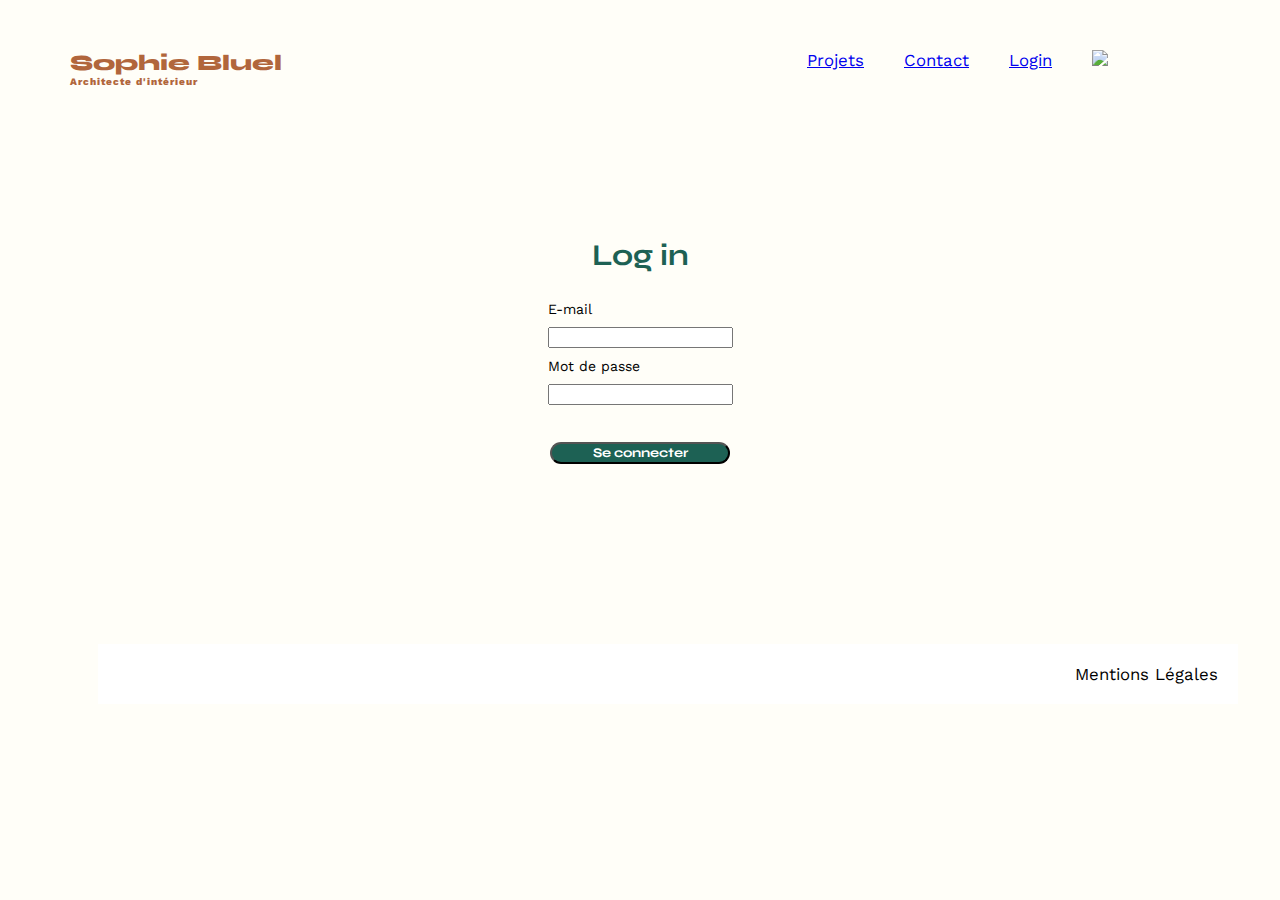
==== FrontEnd/login.html @ cb011a6f "style and html login page" ====
<!DOCTYPE html>
<html lang="en">
  <head>
    <meta charset="UTF-8" />
    <meta name="viewport" content="width=device-width, initial-scale=1.0" />
    <link rel="preconnect" href="https://fonts.googleapis.com" />
    <link rel="preconnect" href="https://fonts.gstatic.com" crossorigin />
    <link
      href="https://fonts.googleapis.com/css2?family=Syne:wght@700;800&family=Work+Sans&display=swap"
      rel="stylesheet"
    />
    <meta name="description" content="" />
    <link rel="stylesheet" href="./assets/style.css" />

    <script src="./login.js" defer></script>
    <title>Connexion - Sophie Bluel - Architecte d'intérieur</title>
  </head>

  <body>
    <header id="loginpage">
      <h1>Sophie Bluel <span>Architecte d'intérieur </span></h1>
      <nav>
        <ul>
          <li><a href="index.html">Projets</a></li>
          <li><a href="index.html">Contact</a></li>
          <li class="log-in"><a href="login.html">Login</a></li>
          <li>
            <img
              class="insta-icone"
              src="./assets/icons/instagram.png"
              alt="instagram"
            />
          </li>
        </ul>
      </nav>
    </header>
    <main>
      <section id="login">
        <h2>Log in</h2>
        <form action="#" method="post">
          <label for="email">E-mail</label>
          <input type="email" name="email" id="email" required />
          <label for="password">Mot de passe</label>
          <input type="password" name="password" id="password" required />

          <input type="submit" name="submit" id="submit" value="Se connecter" />
        </form>
        <a href="#">Mot de passe oublié</a>
      </section>
    </main>
    <footer>
      <nav>
        <ul>
          <li>Mentions Légales</li>
        </ul>
      </nav>
    </footer>
  </body>
</html>
---- FrontEnd/assets/style.css ----
/* http://meyerweb.com/eric/tools/css/reset/
   v2.0 | 20110126
   License: none (public domain)
*/
html, body, div, span, applet, object, iframe,
h1, h2, h3, h4, h5, h6, p, blockquote, pre,
a, abbr, acronym, address, big, cite, code,
del, dfn, em, img, ins, kbd, q, s, samp,
small, strike, strong, sub, sup, tt, var,
b, u, i, center,
dl, dt, dd, ol, ul, li,
fieldset, form, label, legend,
table, caption, tbody, tfoot, thead, tr, th, td,
article, aside, canvas, details, embed,
figure, figcaption, footer, header, hgroup,
menu, nav, output, ruby, section, summary,
time, mark, audio, video {
    margin: 0;
    padding: 0;
    border: 0;
    font-size: 100%;
    font: inherit;
    vertical-align: baseline;
}
/* HTML5 display-role reset for older browsers */
article, aside, details, figcaption, figure,
footer, header, hgroup, menu, nav, section {
    display: block;
}
body {
    margin: auto;
    background: #fffef8;
    font-size: 14px;
}
main{
	max-width: 1140px;
  margin: 0 auto;
}
ol, ul {
    list-style: none;
}
blockquote, q {
    quotes: none;
}
blockquote:before, blockquote:after,
q:before, q:after {
    content: '';
    content: none;
}
table {
    border-collapse: collapse;
    border-spacing: 0;
}
/** end reset css**/
body {
    max-width: 1140px;
    margin:auto;
    font-family: 'Work Sans' ;
    font-size: 14px;
    
}
header {
    display: flex;
    justify-content: space-between;
    margin: 50px 0;
	max-width: 1140px;
}
section {
    margin: 50px 0
}
#login , form{
    display: flex;
  flex-direction: column;
  gap: 10px;
  padding-top: 18px;
  
}
#login{
	margin: 0 auto;
	padding: 100px 0;
	display: flex;
	flex-direction: column;
	align-items: center;
}
#login a{
	color: #0000;
}
h1{
    display: flex;
    flex-direction: column;
    font-family: 'Syne';
    font-size: 22px;
    font-weight: 800;
    color: #B1663C
}
h1 > span {
    font-family: 'Work Sans';
    font-size:10px;
    letter-spacing: 0.1em;
;
}
h2{
    font-family: 'Syne';
    font-weight: 700;
    font-size: 30px;
    color: #1D6154
}
nav ul {
    display: flex;
    align-items: center;
    list-style-type: none;
}
nav li {
    padding: 0 20px;
    font-size: 1.2em;
}
li:hover {
    color: black;
}
li a:hover{
	color: black;
	font-weight: bold;
}
.insta-icone{
	width: 20px;
	color: #0000;
}
#introduction {
    display: flex;
    align-items: center;
}
#introduction figure {
    flex: 1
}
#introduction img {
    display: block;
    margin: auto;
    width: 80%;
}
#introduction article {
    flex: 1
}
#introduction h2 {
    margin-bottom: 1em;
}
#introduction p {
    margin-bottom: 0.5em;
}
#portfolio h2 {
    text-align: center;
    margin-bottom: 1em;
}
.gallery {
    width: 100%;
    display: grid;
    grid-template-columns: 1fr 1fr 1fr;
    grid-column-gap: 20px;
    grid-row-gap: 20px;
}
.gallery img {
    width: 100%;
}
#contact {
    width: 50%;
margin: auto;
}
#contact > * {
    text-align: center;
}
#contact h2{
    margin-bottom: 20px;
}
#contact form {
    text-align: left;
    margin-top:30px;
    display: flex;
    flex-direction: column;
}
#contact input {
    height: 50px;
    font-size: 1.2em;
    border: none;
    box-shadow: 0px 4px 14px rgba(0, 0, 0, 0.09);
}
#contact label {
    margin: 2em 0 1em 0;
}
#contact textarea {
    border: none;
    box-shadow: 0px 4px 14px rgba(0, 0, 0, 0.09);
}
input[type="submit"]{
    font-family: 'Syne';
    font-weight: 700;
    color: white;
    background-color: #1D6154;
    margin : 2em auto ;
    width: 180px;
    text-align: center;
    border-radius: 60px ;
}
footer nav ul {
    display: flex;
    justify-content: flex-end;
    margin: 2em;
    height: 60px;
    background-color: #ffff;
    width: 100%;
    
}
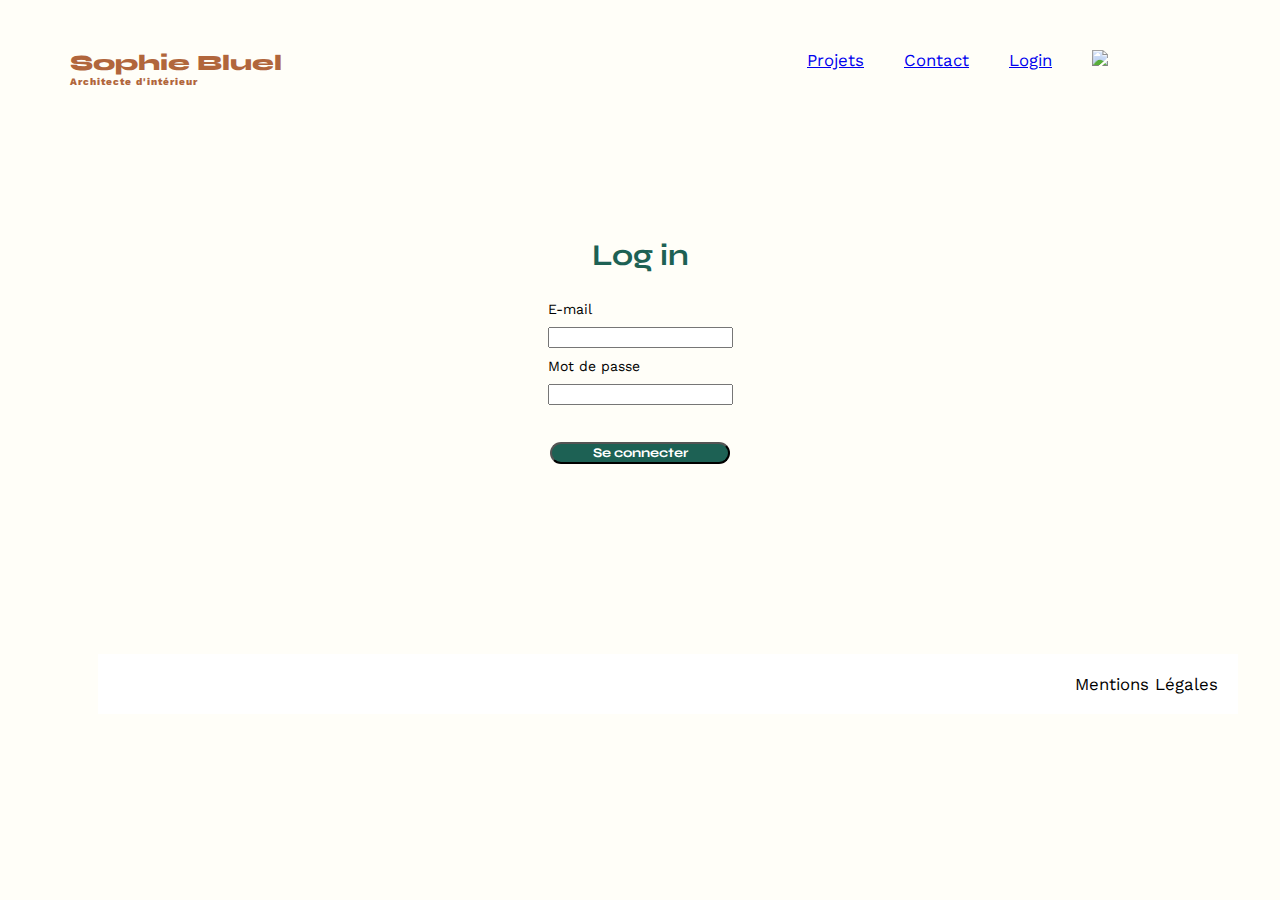
==== commit eb3565ef: "modification login page" ====
--- a/FrontEnd/login.html
+++ b/FrontEnd/login.html
@@ -12,7 +12,7 @@
     <meta name="description" content="" />
     <link rel="stylesheet" href="./assets/style.css" />
 
-    <script src="./login.js" defer></script>
+    <!-- <script src="login.js" defer></script> -->
     <title>Connexion - Sophie Bluel - Architecte d'intérieur</title>
   </head>
 
@@ -37,7 +37,7 @@
     <main>
       <section id="login">
         <h2>Log in</h2>
-        <form action="#" method="post">
+        <form action="#" method="post" id="form">
           <label for="email">E-mail</label>
           <input type="email" name="email" id="email" required />
           <label for="password">Mot de passe</label>
@@ -45,6 +45,7 @@
 
           <input type="submit" name="submit" id="submit" value="Se connecter" />
         </form>
+        <span class="error-msg"></span>
         <a href="#">Mot de passe oublié</a>
       </section>
     </main>
@@ -55,5 +56,6 @@
         </ul>
       </nav>
     </footer>
+    <script src="login.js"></script>
   </body>
 </html>
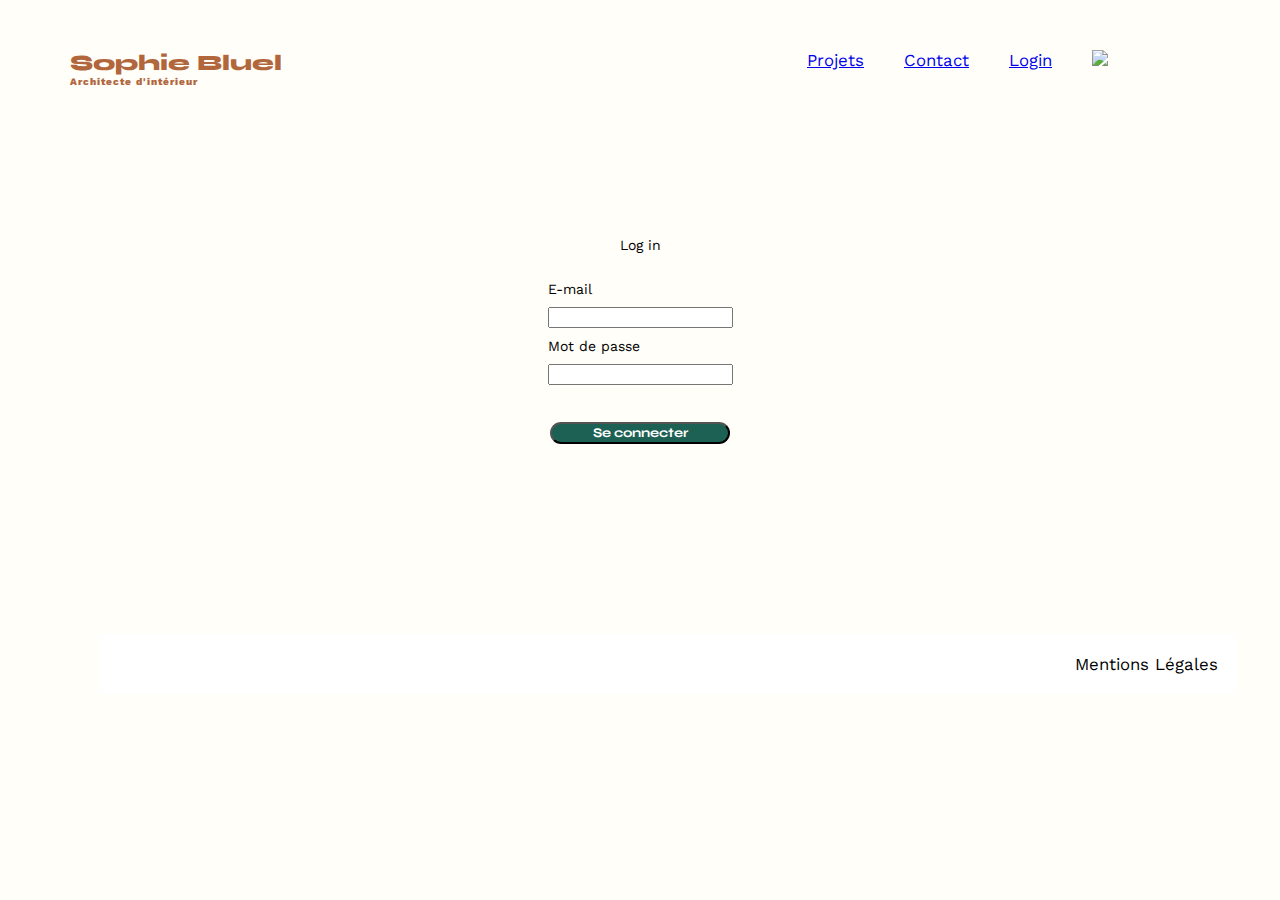
==== commit 2907ea3e: "Style of modals first modifications" ====
--- a/FrontEnd/login.html
+++ b/FrontEnd/login.html
@@ -23,7 +23,8 @@
         <ul>
           <li><a href="index.html">Projets</a></li>
           <li><a href="index.html">Contact</a></li>
-          <li class="log-in"><a href="login.html">Login</a></li>
+          <li class="log-in"><a href="index.html">Login</a></li>
+          <li class="log-out"><a href="index.html">Logout</a></li>
           <li>
             <img
               class="insta-icone"
--- a/FrontEnd/assets/style.css
+++ b/FrontEnd/assets/style.css
@@ -60,12 +60,8 @@
     font-size: 14px;
     
 }
-header {
-    display: flex;
-    justify-content: space-between;
-    margin: 50px 0;
-	max-width: 1140px;
-}
+
+
 section {
     margin: 50px 0
 }
@@ -100,11 +96,11 @@
     letter-spacing: 0.1em;
 ;
 }
-h2{
+.project-txt{
     font-family: 'Syne';
     font-weight: 700;
     font-size: 30px;
-    color: #1D6154
+    color: #1D6154;
 }
 nav ul {
     display: flex;
@@ -209,3 +205,117 @@
     width: 100%;
     
 }
+/* style pour bouton modification */
+.modification{
+    display: flex;
+    justify-content: center;
+    align-items: baseline;
+   
+}
+#modif-btn{
+    background-color: transparent;
+    border: none;
+}
+
+/* STYLE HEADER mode edition */
+.edition-mode{
+    
+	justify-content: center;
+	color:white;
+	background-color: black;
+	height: 59px;
+   width: 100%;
+   align-items: center;
+   display:flex;
+   display: none; /* réactiver via JS après login*/
+   
+}
+ 
+
+/* STYLE POUR MODALE  */
+.modals-container{
+    display: flex;
+     position: fixed; /* position fixe pour rester en place lors du défilement */ 
+    width: 100%;
+    height: 100%;
+    background-color: #0000004D;
+    justify-content: center;
+    align-items: center;
+    top: 0;
+    left: 0;
+    z-index: 3; /* assure que la modale est au dessus du contenu de la page */
+    /* display: none; */
+   
+}
+   
+   
+.modal-gallery{
+    
+    background-color: #FFFFFF;
+    width: 50%;
+    height: 50%;
+    border-radius: 10px;
+    justify-content: space-around;
+    display: flex;
+    flex-direction: column;
+    align-items: center;
+    position: relative;
+    display: none;
+    .fa-xmark{
+        position: absolute;
+        top: 10px;  /*par rapport au bord del'élément parent*/ 
+        right: 10px;
+    }
+    .add-photo{
+        font-family: 'Syne';
+        font-weight: 700;
+        color: white;
+        background-color: #1D6154;
+        margin: 2em auto;
+        width: 180px;
+        text-align: center;
+        border-radius: 60px;
+    }
+   
+}
+.add-photo-vue{
+    background-color: #FFFFFF;
+    width: 50%;
+    height: 60%;
+    border-radius: 10Px;
+    display: flex;
+    flex-direction: column;
+
+}
+.adding-container{
+    background-color: #E8F1F6;
+    display: flex;
+    flex-direction: column;
+    justify-content: center;
+    align-items: center;
+    width: 50%;
+
+}
+
+
+
+ 
+  
+
+
+/* style pour header , login  */
+#loginpage{
+    display: flex;
+	justify-content: space-between;
+	margin: 50px 0;
+}
+.mode-normal{
+    display: flex;
+	justify-content: space-between;
+	margin: 50px 0;
+}
+   
+
+.log-out{
+    display: none;
+}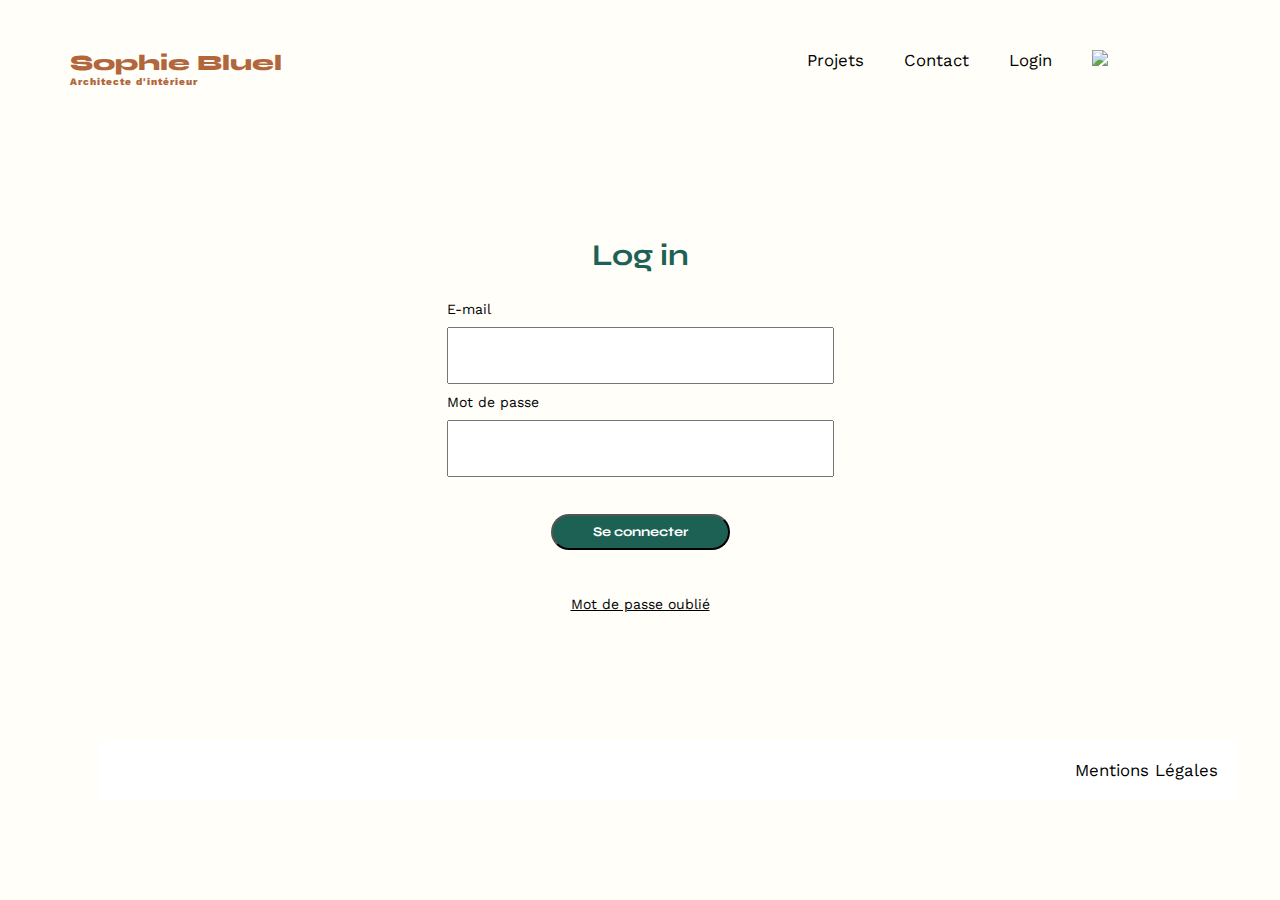
==== commit d6773ca5: "Update style modal and trashcan" ====
--- a/FrontEnd/login.html
+++ b/FrontEnd/login.html
@@ -12,7 +12,7 @@
     <meta name="description" content="" />
     <link rel="stylesheet" href="./assets/style.css" />
 
-    <!-- <script src="login.js" defer></script> -->
+    <script src="login.js" defer></script>
     <title>Connexion - Sophie Bluel - Architecte d'intérieur</title>
   </head>
 
@@ -24,7 +24,7 @@
           <li><a href="index.html">Projets</a></li>
           <li><a href="index.html">Contact</a></li>
           <li class="log-in"><a href="index.html">Login</a></li>
-          <li class="log-out"><a href="index.html">Logout</a></li>
+          <!-- <li class="log-out"><a href="index.html">Logout</a></li> -->
           <li>
             <img
               class="insta-icone"
--- a/FrontEnd/assets/style.css
+++ b/FrontEnd/assets/style.css
@@ -60,6 +60,10 @@
     font-size: 14px;
     
 }
+/* a{
+    text-decoration: none;
+    color: #000000;
+} */
 
 
 section {
@@ -80,7 +84,8 @@
 	align-items: center;
 }
 #login a{
-	color: #0000;
+	color: black;
+
 }
 h1{
     display: flex;
@@ -117,10 +122,16 @@
 li a:hover{
 	color: black;
 	font-weight: bold;
+   
+}
+li a{
+    text-decoration: none;
+    color: #000000;
 }
 .insta-icone{
-	width: 20px;
+	width: 22px;
 	color: #0000;
+    height: 22px;
 }
 #introduction {
     display: flex;
@@ -205,6 +216,33 @@
     width: 100%;
     
 }
+/* styles pour boutons de filtres  */
+
+.filters{
+    display: flex;
+    flex-direction: row;
+    gap:10px;
+    justify-content: center;
+    margin-bottom: 30px;
+}
+
+.filters button {
+    border-radius: 60px ;
+    height: 36px;
+    border: 1px solid #1D6154;
+    background-color: #FFFFFF;
+    font-family: 'Syne';
+    font-size: 16px;
+    font-weight: 700;
+    color: #1D6154;
+    line-height: 16.8px;
+    margin-bottom: 15px;
+    cursor: pointer;
+    padding: 8px 12px;
+
+}
+
+
 /* style pour bouton modification */
 .modification{
     display: flex;
@@ -215,6 +253,8 @@
 #modif-btn{
     background-color: transparent;
     border: none;
+    display: none;
+    cursor: pointer;
 }
 
 /* STYLE HEADER mode edition */
@@ -228,13 +268,14 @@
    align-items: center;
    display:flex;
    display: none; /* réactiver via JS après login*/
+   gap: 10px;
    
 }
  
 
 /* STYLE POUR MODALE  */
 .modals-container{
-    display: flex;
+  
      position: fixed; /* position fixe pour rester en place lors du défilement */ 
     width: 100%;
     height: 100%;
@@ -243,7 +284,8 @@
     align-items: center;
     top: 0;
     left: 0;
-    z-index: 3; /* assure que la modale est au dessus du contenu de la page */
+     z-index: 3; /*assure que la modale est au dessus du contenu de la page */
+    display: none;
     /* display: none; */
    
 }
@@ -252,8 +294,8 @@
 .modal-gallery{
     
     background-color: #FFFFFF;
-    width: 50%;
-    height: 50%;
+    width: 679px;
+    height: 90%;
     border-radius: 10px;
     justify-content: space-around;
     display: flex;
@@ -266,35 +308,144 @@
         top: 10px;  /*par rapport au bord del'élément parent*/ 
         right: 10px;
     }
-    .add-photo{
-        font-family: 'Syne';
-        font-weight: 700;
-        color: white;
-        background-color: #1D6154;
-        margin: 2em auto;
-        width: 180px;
-        text-align: center;
-        border-radius: 60px;
-    }
-   
+   
+   
+}
+.fa-xmark{
+    cursor: pointer;
+}
+.add-photo{
+    font-family: 'Syne';
+    font-weight: 700;
+    color: white;
+    background-color: #1D6154;
+    width: 180px;
+    text-align: center;
+    border-radius: 60px;
+    height: 36px;
+    border: none;
 }
 .add-photo-vue{
     background-color: #FFFFFF;
     width: 50%;
-    height: 60%;
+    height: inherit;
     border-radius: 10Px;
     display: flex;
     flex-direction: column;
+    display: none;
+
+   
+    .modal-form{
+        display: flex;
+        flex-direction: column;
+        justify-content: center;
+        align-items: center;
+        height: inherit;
+    }
+    .modal-text{
+        text-align: center;
+       margin-top: 0%;
+    }
 
 }
 .adding-container{
     background-color: #E8F1F6;
-    display: flex;
-    flex-direction: column;
     justify-content: center;
     align-items: center;
-    width: 50%;
-
+    width: 60%;
+    display: flex;
+    flex-direction: column;
+    height: 169px;
+    
+    border-radius: 3px;
+    margin-top: 30px;
+
+}
+.buttons{
+    justify-content: space-between;
+    display: flex;
+    position: relative;
+   
+}
+#close-btn{
+    top:20px;
+    right: 20px;
+    position: absolute;
+    border: transparent;
+    background-color: #FFFFFF;
+    width: 12.01px;
+    height: 12.01px;
+    cursor: pointer;
+}
+
+#back-btn{
+    top:20px;
+   left: 20px;
+    position: absolute;
+    border: transparent;
+    background-color: #FFFFFF;
+    width: 21px;
+    height: 21px;
+    cursor: pointer;
+}
+
+.modal-text{
+    color: #000000;
+    font-weight: 400;
+    font-size: 26px;
+    line-height: 30.5px;
+   
+    
+}
+.input-modal{
+    display: flex;
+    flex-direction: column;
+}
+#category{
+    appearance: none;
+}
+.add{
+    font-family: 'Syne';
+    font-weight: 400;
+    font-size: 14px;
+   color: #306685;
+   background-color: #CBD6DC;
+   width: 173px;
+    text-align: center;
+    border-radius: 50px;
+    border: #CBD6DC;
+    height: 16px;
+    cursor: pointer;
+}
+#image-icone{
+    width:68.14px ;
+    height: 59.62px;
+color: #B9C5CC;
+
+	margin-top:30px;
+    margin-bottom:20px;
+   margin-left:20px;
+   
+  
+    
+}
+
+
+  
+    
+
+.validation-btn{
+    margin-top: 14px;
+    border-radius: 60px;
+    width: 237px;
+    height: 36px;
+    border: none;
+    background-color: #A7A7A7;
+    font-family: 'Syne';
+    font-size: 14px;
+    font-weight: 700;
+    color: #FFFFFF;
+    line-height: 16.8px;
 }
 
 
@@ -304,6 +455,29 @@
 
 
 /* style pour header , login  */
+
+#login h2{
+    display: flex;
+    justify-content: center;
+    font-weight: 700;
+    font-family: 'Syne';
+    font-size: 30px;
+    color: #1D6154;
+}
+#email{
+    width: 379px;
+    height: 51px;
+}
+#password{
+    width: 379px;
+    height: 51px;
+}
+#submit{
+    height: 36px;
+    width:179px;
+}
+
+
 #loginpage{
     display: flex;
 	justify-content: space-between;
@@ -315,7 +489,48 @@
 	margin: 50px 0;
 }
    
-
-.log-out{
-    display: none;
-}+/* style pour les photos affichées sur la modale  */
+.gallery-container {
+    display: flex;
+    flex-wrap: wrap; 
+    gap: 5px; 
+    position: relative;
+   margin-right: 25px;
+   margin-left: 15%;
+  }
+
+  
+  .gallery-container figure {
+   
+    position: relative;
+    
+  }
+  
+  .gallery-container img {
+   
+    width: 78.63px; 
+    height: auto;
+    margin: 5px;
+   
+  }
+
+  .gallery-container figure .trash-can{
+    position: absolute;
+		top: 5px;
+		right: 4.9px;
+		cursor: pointer;
+		background-color: black; 
+        color: white; 
+		padding: 3.8px;
+		
+        display: flex;
+    justify-content: center;
+    align-items: center;
+   */
+		
+	  }
+  .trash-can{
+    width: 13px;
+    height: 13px;
+    
+  }